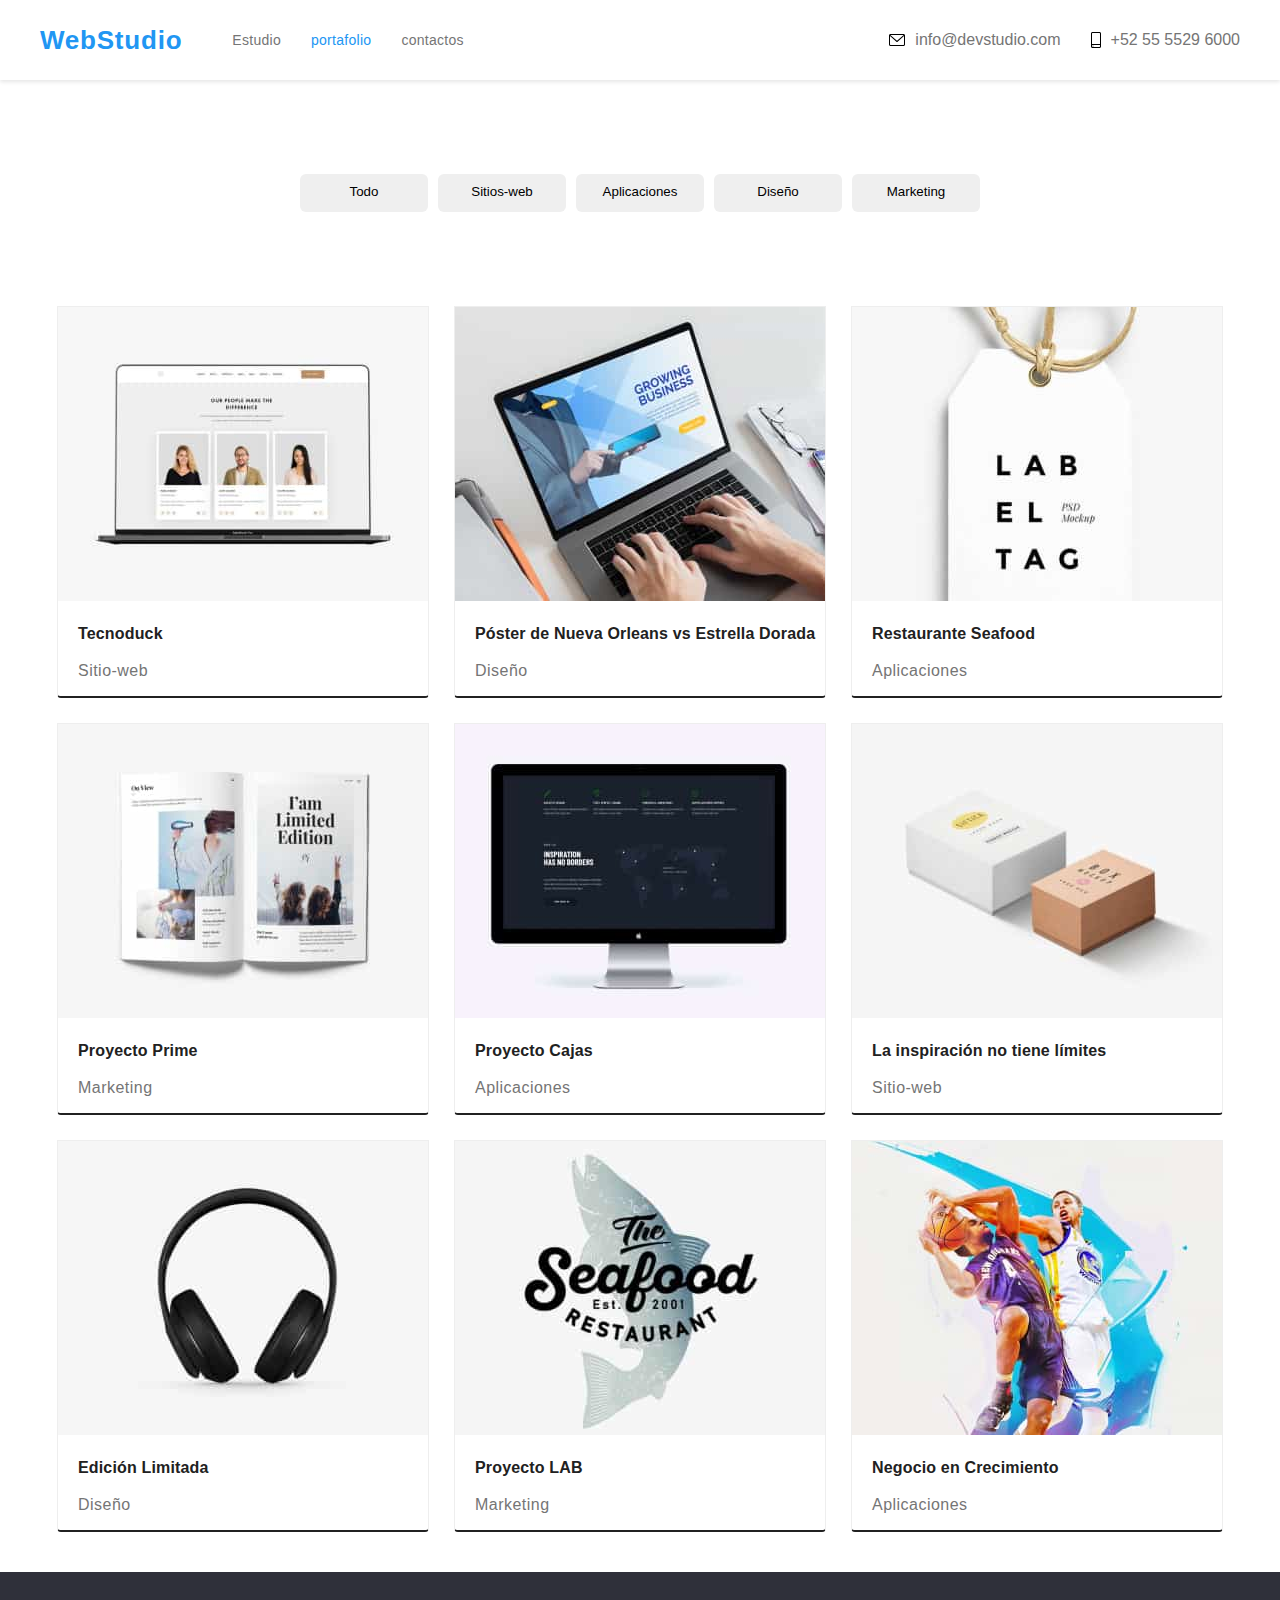
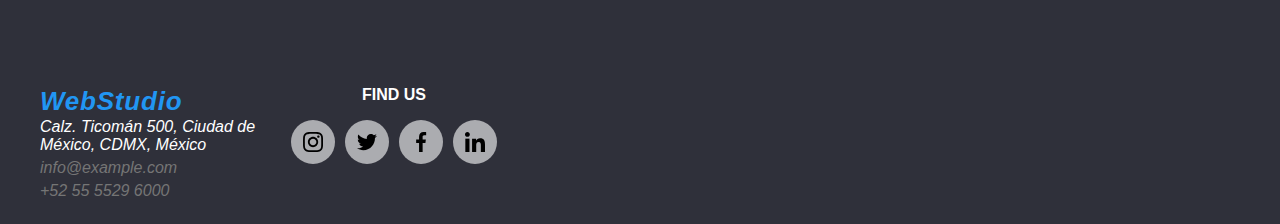
==== portafolio.html @ 70dcf8f7 "Tarea4" ====
<!DOCTYPE html>
<html lang="en">
<head>
    <meta charset="UTF-8">
    <meta http-equiv="X-UA-Compatible" content="IE=edge">
    <meta name="viewport" content="width=device-width, initial-scale=1.0">
    <link rel="stylesheet" href="https://cdnjs.cloudflare.com/ajax/libs/modern-normalize/2.0.0/modern-normalize.css" integrity="sha512-gA2Bvu0/hw4oj0Lp8ZHjK+o3S4BE5m8d/wNVy6ktKLhHKPpWLQwv9ixzuWirWOakoJqlBdePq2NhoCaUOQ5npQ==" crossorigin="anonymous" referrerpolicy="no-referrer" />
    <link href="https://fonts.googleapis.com/css2?family=Montserrat:wght@400;700&display=swap" rel="stylesheet">
    <link rel="stylesheet" href="css/styles.css">
    <title>portafolio</title>
</head>
<body>
    <header class="menu-header">
        <div class="container">
            <section  class="menu"> 
                <nav class="menu-nav">
                    <a class="logo" href="">WebStudio</a>
                    <ul class="list_menu">
                    <li><a class="page" href="index.html">Estudio</a> </li>
                    <li><a class="page  current-page" href="portafolio.html">portafolio</a></li>
                    <li><a class="page" href="contactos">contactos</a></i>
                    </ul> 
                </nav>
                <ul class="list-contac">
                    <li class="elem-header">
                        <a class="item-contac" href="mailto:info@devstudio.com">
                          <svg class="icon-contact email"width="" height="" >
                            <use href="./images/SVG/icons.svg#email"></use>
                          </svg>
                        info@devstudio.com
                    </a>
                </li>

                    <li class="elem-header">
                        <a class="item-contac" href="tel:+525555296000">
                          <svg class="icon-contact"width="" height="" >
                            <use href="./images/SVG/icons.svg#smartphone"></use>
                          </svg>
                          +52 55 5529 6000
                        </a>
                    </li>
                </ul>
            </section>
        </div>   
    </header>
    <main>
        <section>
            <div class="container">
        <ul class="list_buttons">
            <li><button class="btns">Todo</button></li>
            <li><button class="btns">Sitios-web</button></li>
            <li><button class="btns">Aplicaciones</button></li>
            <li><button class="btns">Diseño</button></li>
            <li><button class="btns">Marketing</button></li>
        </ul>
    </div>
    </section>
        <section>
            <div class="container">
        <ul class="list-porta">
            <li class="elem-porta" > <img class="img-porta" src="images/portafolio/imagen1.jpg" alt="imagen1" width="">
                <p class="nom-porta">Tecnoduck</p>
                <p class="p-porta">Sitio-web</p>
            </li>
            <li class="elem-porta"> <img src="images/portafolio/imagen2.jpg" alt="imagen1" width=""> 
                <p class="nom-porta">Póster de Nueva Orleans vs Estrella Dorada</p>
                <p class="p-porta">Diseño</p>
            </li>
            <li class="elem-porta"> <img src="images/portafolio/imagen3.jpg" alt="imagen1" width="">
                <p class="nom-porta">Restaurante Seafood</p>
                <p class="p-porta">Aplicaciones</p>
            </li>
            <li class="elem-porta"> <img src="images/portafolio/imagen4.jpg" alt="imagen1" width=""> 
                <p class="nom-porta">Proyecto Prime</p>
                <p class="p-porta">Marketing</p>
            
            </li>
            <li class="elem-porta"> <img src="images/portafolio/imagen5.jpg" alt="imagen1" width=""> 
                <p class="nom-porta">Proyecto Cajas</p>
                <p class="p-porta">Aplicaciones</p>
            </li>
            <li class="elem-porta"> <img src="images/portafolio/imagen6.jpg" alt="imagen1" width=""> 
                <p class="nom-porta">La inspiración no tiene límites</p>
                <p class="p-porta">Sitio-web</p>
            </li>
            <li class="elem-porta"> <img src="images/portafolio/imagen7.jpg" alt="imagen1" width=""> 
                <p class="nom-porta">Edición Limitada</p>
                <p class="p-porta">Diseño</p>
            </li>
            <li class="elem-porta"> <img src="images/portafolio/imagen8.jpg" alt="imagen1" width=""> 
                <p class="nom-porta">Proyecto LAB</p>
                <p class="p-porta">Marketing</p>
            </li>
            <li class="elem-porta"> <img src="images/portafolio/imagen9.jpg" alt="imagen1" width=""> 
                <p class="nom-porta">Negocio en Crecimiento</p>
                <p class="p-porta">Aplicaciones</p>
            </li>
        
        </ul>
    </div>

    </section>
    </main>
    <footer>
        <div class="container ">
            <section class="container-foo">
                        <address>
                        <a class="logo-foo" href="index.html">WebStudio</a>
                        <ul class="list-foo">
                        <li><a class="dir" href="direccion">Calz. Ticomán 500, Ciudad de México, CDMX, México</a></li> 
                        <li><a class="item-conta" href="mailto:info@example.com">info@example.com</a></li>
                        <li><a class="item-conta" href="tel:+52 55 5529 6000">+52 55 5529 6000 </a></li>
                        </ul>
                    </address>
            </section>
            <section>
                <aside>
                    <p class="p-footer" >FIND US</p>
                    <ul class="svg-footer">
                      <li class="icon-svg">
                          <svg class="icon-footer"width="" height="" >
                            <use href="./images/SVG/icons.svg#instagram"></use>
                          </svg>
                      </li>
                      <li class="icon-svg">
                          <svg class="icon-footer"width="" height="" >
                            <use href="./images/SVG/icons.svg#twitter"></use>
                          </svg>
                      </li>
                      <li class="icon-svg">
                          <svg class="icon-footer"width="" height="" >
                            <use href="./images/SVG/icons.svg#facebook"></use>
                          </svg>
                      </li>
                      <li class="icon-svg">
                          <svg class="icon-footer"width="" height="" >
                            <use href="./images/SVG/icons.svg#linkedin"></use>
                          </svg>
                      </li>
                    </ul>
                  </aside>
            </section>
        </div>
    </footer>
</body>
</html>
---- css/styles.css ----
:root{
    --accent-color: #2196f3;
    --white-color: #ffffff;
    --black-color: #212121;

    --gray-color: #f5f4fa;
    --text-color: #757575;
    --color-svg: #AFB1B8;
    --color-svg-footer: hsla(0, 0%, 100%, 0.6);

    --background-black: #2f303a;
    --container-padding: calc((100% - 1200px) / 2);
    --padding-seccion: 94px 0;

}
.container{
    padding: 0 15px;
    width: 1200px;
    margin: 0 auto;   
}
body{
    padding-top: 0px;
    padding-bottom: 0px;
    margin: 0;
    font-family: "Roboto", sans-serif;
}

.menu-header{
    box-shadow: 0px 2px 4px rgba(0, 0, 0, 0.1);
}
.menu{
    display: flex;
    justify-content: space-between;
    align-items: center;
    height: 80px;
    background: var(--white-color);
}
.page{
    color:  var(--text-color);
    text-decoration: none;
}

.list-contac{
    display: flex;
    list-style: none;
    gap: 30px;
    margin: 0px;
    padding: 0px;
}
.elem-header{

}
.item-contac{
    display: flex;
    align-items: center;
    gap: 10px;
    text-decoration: none;
    color: var(--text-color);
}
.icon-contact{
    width: 10px;
    height: 16px;
}
.email{
    width: 16px;
    height: 12px;
}

.page:hover,
.item-contac:hover,
.current-page:focus,
.page.current-page
{
color: var(--accent-color);

}
.item-contac:hover .icon-contact{
    fill: var(--accent-color);
}

.logo{
    font-family: "releway", sans-serif;
    margin-right: 50px;
    font-weight: 700;
    font-size: 26px;
    line-height: 31px;
    font-family: "Raleway" sans-serif; 
    text-align: right;
    letter-spacing: 0.03em;
    color: var(--accent-color);
    text-decoration: none;
}
.list_menu{
    display: flex;
    gap: 30px;
    padding: 0;
    height: 16px;
    margin: 0;
    left: 453px;
    font-weight: 500;
    font-size: 14px;
    line-height: 16px;
    letter-spacing: 0.02em;
    color: var(--accent-color);
    list-style: none;  
    justify-content: center; 
}
.menu-nav{
    display: flex;
    justify-content: center;
    align-items: center;
}

.titulo{
    display: flex;
    background-image: url(/images/index/img-background.png);
    height: 600px;
    padding: var(--padding-seccion);
    justify-content: center;
    align-items: center;
}
h1{
    width: 696px;
    height: 120px;
    font-weight: 900;
    font-size: 44px;
    line-height: 60px;
    text-align: center;
    letter-spacing: 0.06em;
    text-transform: uppercase;
    color: var(--white-color);
    margin-top: 30px;
}
.btn-serv{
   display: flex;
   justify-content: center;
   align-items: center;
   padding: 10px 32px;
   color: var(--white-color);
   position: absolute;
   margin-top: 200px;
   font-weight: 700;
   cursor: pointer;
   background: var(--accent-color);
   box-shadow: 0px 4px 4px rgba(0, 0, 0, 0.15);
   border-radius: 4px


}

/* ----------------------seccion 1----------------------- */
.seccion1{
    padding: var(--padding-seccion);
}
.list-seccion1{
    display: flex;
    margin: 0px;
    gap: 25px;
    padding-left: 0px;
    justify-content: center;
    list-style: none;
    border-left: var(--border-seccion);
    border-right: var(--border-seccion);
    padding-top: 30px;
    
}
.svg-list1{
    display: flex;
    align-items: center;
    justify-content: center;
    background-color: var(--gray-color);
    border-radius: 15px;
    height: 120px;
    margin-bottom: 15px;
    
    
}
.icon-seccion1{
    width: 70px;
    height: 70px;
}

.titulo-h3{
width: 270px;
height: 16px;
font-weight: 700;
font-size: 14px;
line-height: 16px;
letter-spacing: 0.03em;
text-transform: uppercase;
color: var(--black-color);
}

.p-seccion1{
width: 270px;
height: 75px;
left: 215px;
top: 801px;
font-weight: 400;
font-size: 14px;
line-height: 24px;
letter-spacing: 0.03em;
color: var(--text-color);
}
/* ------------------------------seccion2----------------- */
.img-secc2:hover{
    opacity: 0.5;
    cursor: pointer;
}
.seccion2{
    border-left: var(--border-seccion);
    border-right: var(--border-seccion);
    padding-bottom: 80px;
    padding: var(--padding-seccion);
}
.titulo-h2{
    display: flex;
    margin: 0;
    margin-bottom: 60px;
    height: 46.24px;
    font-size: 36px;
    line-height: 42px;
    text-align: center;
    letter-spacing: 0.03em;
    justify-content: center;
    align-items: center;
    color: var(--black-color);
}

.list-seccion2{
    display: flex;
    padding: 0;
    gap: 10px;
    justify-content: center;
    list-style: none;
}


/* ------------------------------seccion3----------------- */
.seccion3{
padding: var(--padding-seccion);
    height: 648px;
    background: var(--gray-color);
}

.list-seccion3{
    display: flex;
    padding: 0;
    justify-content: center;
    gap: 23px;
}
.item-sec3{
    list-style: none;
    background: var(--white-color);
    box-shadow: 0px 1px 3px rgba(0, 0, 0, 0.12), 0px 1px 1px rgba(0, 0, 0, 0.14), 0px 2px 1px rgba(0, 0, 0, 0.2);
    border-radius: 0px 0px 4px 4px;
}
.item-sec3:hover{
    box-shadow: var(--text-color);
    cursor: pointer;
}
.img-sec3{
    width: 270px;
    height: 260px;
}
.nombre{
    display: flex;
    margin-left: 0px;
    font-size: 16px;
    line-height: 19px;
    letter-spacing: 0.03em;
    color: var(--black-color);
    justify-content: center;
   

}
.seccion3 ul li p{
    font-size: 16px;
    line-height: 19px;
    text-align: center;
    letter-spacing: 0.03em;
    color: var(--text-color);
}
.list3-svg{
    display: flex;
    list-style: none;
    padding: 0px;
    justify-content: center;
    align-items: center;
    gap: 25px;
    padding-bottom:  15px;
}
.svg-list3{
    display: flex;
    justify-content: center;
    align-items: center;
    margin-right: 20px;
    border-radius: 25px;
    height: 35px;
    width: 35px;
    margin: 0px;
}
.svg-list3:hover{
    background-color: var(--accent-color);
}
.svg-list3:hover .icon-seccion3{
    fill: var(--white-color);
}
.icon-seccion3{
    width: 20px;
    height: 20px;
    fill: var(--color-svg);
}
/* ------------------------------customers----------------------- */
.seccion-customers{
    padding: var(--padding-seccion);
}
.titulo-customers{
    display: flex;
    justify-content: center;
    margin-top: 0px;
    font-size: 36px;
    line-height: 42px;
    text-align: center;
    letter-spacing: 0.03em;
    justify-content: center;
    align-items: center;
    color: var(--black-color);
}
.list4-customers{
    display: flex;
    list-style: none;
    gap: 30px;
    padding-left: 0px;
}
.elem-customer{
    display: flex;
    justify-content: center;
    align-items: center;
    width: 170px;
    height: 81px;
    border: 1px solid var(--color-svg);
    border-radius: 4px;
}
.elem-customer:hover{
    border-color: var(--accent-color);
    cursor: pointer;
}
.elem-customer:hover .icon-customer{
    fill: var(--accent-color);
}
.icon-customer{
    fill: var(--color-svg);
}

/* ------------------------------footer----------------------- */
footer{
    height: 252px;
    background: var(--background-black);
}
footer .container{
    display: flex;
    align-items: flex-start;
    justify-content: flex-start;
    gap: 20px;
    padding-top: 94px;
}
.container-foo{
    padding-top: 20px;   
}
.logo-foo{
    display: flex;
    font-weight: 700;
    font-size: 26px;
    line-height: 31px;
    text-align: right;
    letter-spacing: 0.03em;
    color: var(--accent-color);
    text-decoration: none;
    cursor: default;
}
.list-foo{
    list-style: none;
    padding: 0;
    margin-top: 1px;  
}
.dir{
    display: flex;
    width: 231px;
    height: 21px;
    margin-bottom: 20px;
    color: var(--white-color);
    text-decoration: none;
    cursor: default;
}
.item-conta{
 display: flex;
 margin-top: 5px;
 text-decoration: none;
 color: var(--text-color)
}
.p-footer{
    display: flex;
    justify-content: center;
    color: var(--white-color);
    font-weight: 700;
    margin-top: 20px;
}
.svg-footer{
    display: flex;
    list-style: none;
    padding-left: 0px;
    margin: 0px;
    gap: 10px;
}
.icon-svg{
    display: flex;
    justify-content: center;
    align-items: center;
    background-color: var(--color-svg-footer);
    width: 44px;
    height: 44px;
    border-radius: 25px;
}
.icon-footer{
    width: 20px;
    height: 20px;
}
.icon-svg:hover{
    background-color: var(--accent-color);
    cursor: pointer;
}
.icon-svg:hover .icon-footer{
    fill: var(--white-color);
    
}
/* --------------------------------PORTAFOLIO---------------------------- */

.list_buttons{
    display: flex;
    justify-content: center;
    margin: 0px;
    padding: 0px;
    padding: var(--padding-seccion);
    gap: 10px;
    list-style: none;
    color: var(--black-color); 
    
}
.btns{
    display: flex;
    width: 128px;
    height: 38px;
    padding: 10px;
    border: 0;
    border-radius: 6px;
    cursor: pointer;
    justify-content: center;


}
.btns:focus{
    background-color: var(--accent-color);
    color: var(--gray-color);
    border-radius: 6px;
    box-shadow: 0px 5px 0px rgba(0, 0, 0, 0.12), 0px 4px 4px rgba(0, 0, 0, 0.06), 1px 4px 6px rgba(0, 0, 0, 0.16);
}

.list-porta{
    display: flex;
    flex-wrap: wrap;
    list-style: none;
    margin: 0px;
    gap: 25px;
    padding-left: 0px;
    padding-bottom: 40px;
    justify-content: center;
}
.elem-porta{
    box-sizing: border-box;
    background: var(--white-color);
    border: 1px solid #EEEEEE;
    border-bottom: 2px solid var(--black-color);
    border-radius: 0px 0px 4px 4px;
}
.elem-porta:hover{
    border: 0px;
    box-shadow: 0px 1px 1px rgba(0, 0, 0, 0.12), 0px 4px 4px rgba(0, 0, 0, 0.06), 1px 4px 6px rgba(0, 0, 0, 0.16);
    cursor: pointer;
    color: var(--black-color);
}

.nom-porta{
    display: flex;
    font-weight: 650;
    font-size: 16px;
    line-height: 25px;
    letter-spacing: 0.01em;
    color: var(--black-color);
    margin-left: 20px;
}
.p-porta{
    display: flex;
    margin-left: 20px;
    font-weight: 400;
    font-size: 16px;
    letter-spacing: 0.03em;
    color: #757575;
}


.svg-menu{
    color: #757575;
    width: 100%;
    height: auto;
}
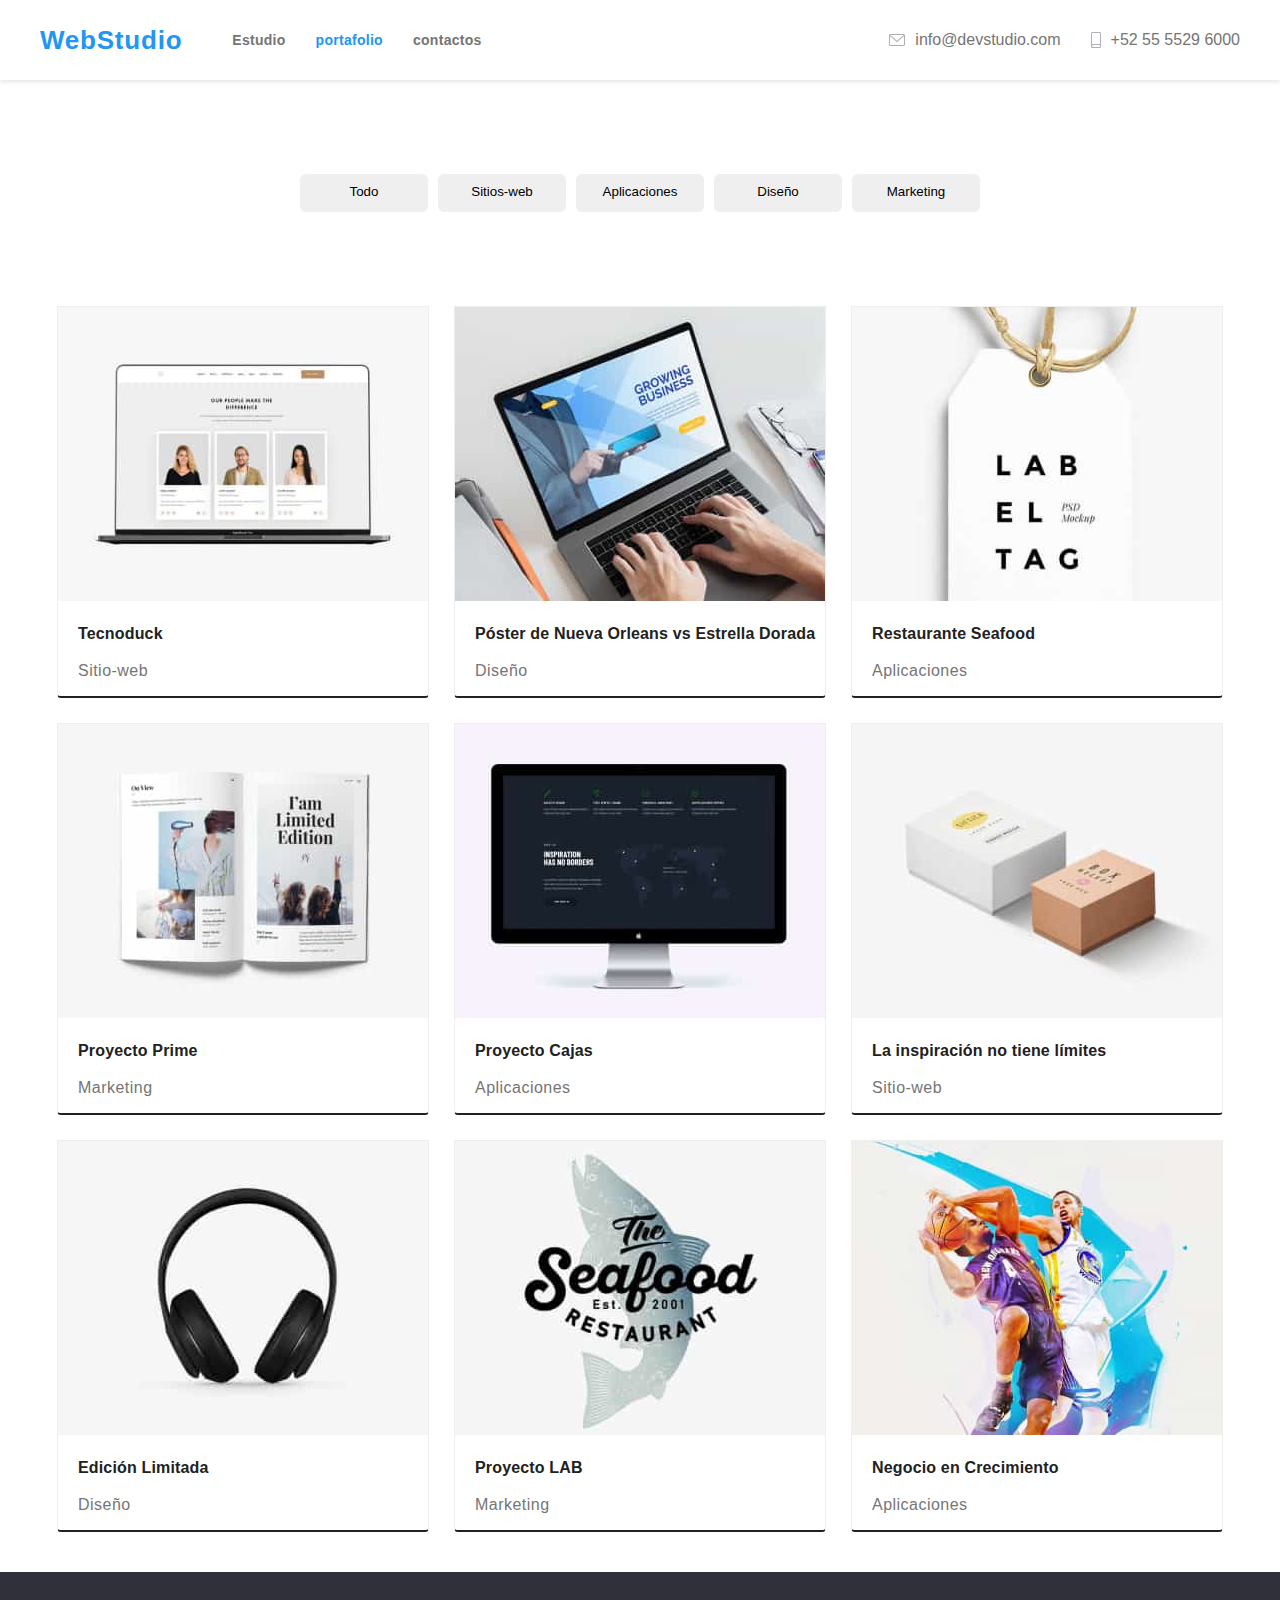
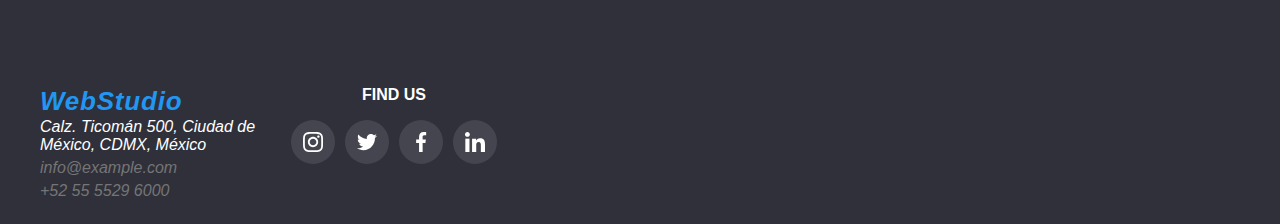
==== commit c371fa76: "tarea4" ====
--- a/portafolio.html
+++ b/portafolio.html
@@ -11,8 +11,7 @@
 </head>
 <body>
     <header class="menu-header">
-        <div class="container">
-            <section  class="menu"> 
+        <div class="container menu">
                 <nav class="menu-nav">
                     <a class="logo" href="">WebStudio</a>
                     <ul class="list_menu">
@@ -40,7 +39,6 @@
                         </a>
                     </li>
                 </ul>
-            </section>
         </div>   
     </header>
     <main>
--- a/css/styles.css
+++ b/css/styles.css
@@ -38,6 +38,7 @@
 .page{
     color:  var(--text-color);
     text-decoration: none;
+    font-weight: 600;
 }
 
 .list-contac{
@@ -47,9 +48,7 @@
     margin: 0px;
     padding: 0px;
 }
-.elem-header{
-
-}
+
 .item-contac{
     display: flex;
     align-items: center;
@@ -60,10 +59,12 @@
 .icon-contact{
     width: 10px;
     height: 16px;
+    fill: var(--color-svg);
 }
 .email{
     width: 16px;
     height: 12px;
+    fill: var(--color-svg);
 }
 
 .page:hover,
@@ -112,13 +113,16 @@
 }
 
 .titulo{
-    display: flex;
-    background-image: url(/images/index/img-background.png);
+
+    display: flex;
+    background-image: linear-gradient(to right, rgba(47, 48, 58, 0.4), rgba(47, 48, 58, 0.4)), url(../images/index/img-background.jpg);
+    width: 1600px;
     height: 600px;
     padding: var(--padding-seccion);
     justify-content: center;
     align-items: center;
 }
+
 h1{
     width: 696px;
     height: 120px;
@@ -203,10 +207,27 @@
 color: var(--text-color);
 }
 /* ------------------------------seccion2----------------- */
-.img-secc2:hover{
-    opacity: 0.5;
-    cursor: pointer;
-}
+.img-secc2{
+    width: 370px;
+    height: 294px;
+}
+
+.text-secc2{
+    position: relative;
+    display: flex;
+    height: 70px;
+    width: 370px;
+    margin-top: -75px;
+    justify-content: center;
+    align-items: center;
+    font-weight: 700px;
+    background: rgba(47, 48, 58, 0.8);
+   
+    
+}
+.p-secc2{
+        color: var(--white-color);
+    }
 .seccion2{
     border-left: var(--border-seccion);
     border-right: var(--border-seccion);
@@ -417,7 +438,7 @@
     display: flex;
     justify-content: center;
     align-items: center;
-    background-color: var(--color-svg-footer);
+    background-color: rgba(255, 255, 255, 0.1);
     width: 44px;
     height: 44px;
     border-radius: 25px;
@@ -425,6 +446,7 @@
 .icon-footer{
     width: 20px;
     height: 20px;
+    fill: var(--white-color);
 }
 .icon-svg:hover{
     background-color: var(--accent-color);
